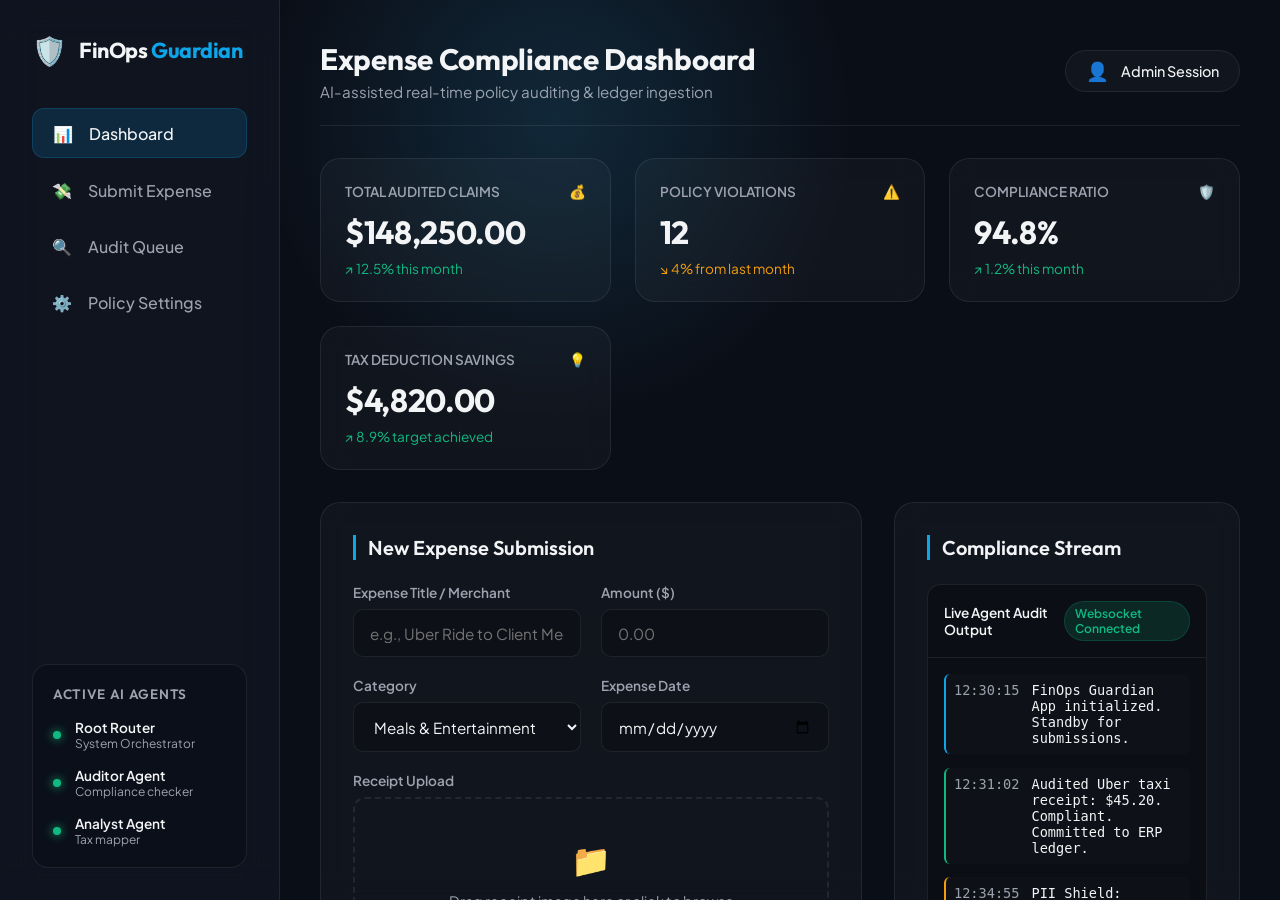
==== app/static/index.html @ 57dc7f8e "FinOps completed" ====
<!DOCTYPE html>
<html lang="en">
<head>
    <meta charset="UTF-8">
    <meta name="viewport" content="width=device-width, initial-scale=1.0">
    <title>FinOps Guardian — Expense Compliance Dashboard</title>
    <!-- Google Fonts -->
    <link rel="preconnect" href="https://fonts.googleapis.com">
    <link rel="preconnect" href="https://fonts.gstatic.com" crossorigin>
    <link href="https://fonts.googleapis.com/css2?family=Outfit:wght@300;400;500;600;700&family=Plus+Jakarta+Sans:wght@300;400;500;600;700&display=swap" rel="stylesheet">
    <!-- Custom Style Sheet -->
    <link rel="stylesheet" href="style.css">
</head>
<body>
    <div class="glow-bg"></div>
    
    <div class="app-container">
        <!-- Sidebar Navigation -->
        <aside class="sidebar">
            <div class="logo-area">
                <span class="logo-icon">🛡️</span>
                <span class="logo-text">FinOps <span class="accent-text">Guardian</span></span>
            </div>
            
            <nav class="nav-links">
                <a href="#dashboard" class="nav-link active">
                    <span class="icon">📊</span> Dashboard
                </a>
                <a href="#submit" class="nav-link">
                    <span class="icon">💸</span> Submit Expense
                </a>
                <a href="#audit" class="nav-link">
                    <span class="icon">🔍</span> Audit Queue
                </a>
                <a href="#settings" class="nav-link">
                    <span class="icon">⚙️</span> Policy Settings
                </a>
            </nav>
            
            <div class="agent-status-panel">
                <div class="panel-title">Active AI Agents</div>
                <div class="agent-item">
                    <span class="status-indicator active"></span>
                    <div class="agent-info">
                        <span class="agent-name">Root Router</span>
                        <span class="agent-role">System Orchestrator</span>
                    </div>
                </div>
                <div class="agent-item">
                    <span class="status-indicator active"></span>
                    <div class="agent-info">
                        <span class="agent-name">Auditor Agent</span>
                        <span class="agent-role">Compliance checker</span>
                    </div>
                </div>
                <div class="agent-item">
                    <span class="status-indicator active"></span>
                    <div class="agent-info">
                        <span class="agent-name">Analyst Agent</span>
                        <span class="agent-role">Tax mapper</span>
                    </div>
                </div>
            </div>
        </aside>

        <!-- Main Dashboard Area -->
        <main class="main-content">
            <header class="top-bar">
                <div class="welcome-msg">
                    <h1>Expense Compliance Dashboard</h1>
                    <p class="subtitle">AI-assisted real-time policy auditing & ledger ingestion</p>
                </div>
                <div class="user-profile">
                    <span class="avatar">👤</span>
                    <span class="username">Admin Session</span>
                </div>
            </header>

            <!-- Metrics grid -->
            <section class="metrics-grid">
                <div class="metric-card glass">
                    <div class="metric-header">
                        <span class="metric-label">Total Audited Claims</span>
                        <span class="metric-icon">💰</span>
                    </div>
                    <div class="metric-value">$148,250.00</div>
                    <div class="metric-trend up">↗ 12.5% this month</div>
                </div>
                
                <div class="metric-card glass">
                    <div class="metric-header">
                        <span class="metric-label">Policy Violations</span>
                        <span class="metric-icon alert-icon">⚠️</span>
                    </div>
                    <div class="metric-value">12</div>
                    <div class="metric-trend down">↘ 4% from last month</div>
                </div>

                <div class="metric-card glass">
                    <div class="metric-header">
                        <span class="metric-label">Compliance Ratio</span>
                        <span class="metric-icon">🛡️</span>
                    </div>
                    <div class="metric-value">94.8%</div>
                    <div class="metric-trend up">↗ 1.2% this month</div>
                </div>

                <div class="metric-card glass">
                    <div class="metric-header">
                        <span class="metric-label">Tax Deduction Savings</span>
                        <span class="metric-icon">💡</span>
                    </div>
                    <div class="metric-value">$4,820.00</div>
                    <div class="metric-trend up">↗ 8.9% target achieved</div>
                </div>
            </section>

            <!-- Content Workspace -->
            <div class="content-workspace">
                <!-- Submit Form Panel -->
                <div class="workspace-card glass large-card">
                    <h2 class="section-title">New Expense Submission</h2>
                    <form id="expense-form" class="expense-form">
                        <div class="form-row">
                            <div class="form-group">
                                <label for="title">Expense Title / Merchant</label>
                                <input type="text" id="title" placeholder="e.g., Uber Ride to Client Meeting" required>
                            </div>
                            <div class="form-group">
                                <label for="amount">Amount ($)</label>
                                <input type="number" id="amount" step="0.01" placeholder="0.00" required>
                            </div>
                        </div>

                        <div class="form-row">
                            <div class="form-group">
                                <label for="category">Category</label>
                                <select id="category">
                                    <option value="meals">Meals & Entertainment</option>
                                    <option value="travel">Travel & Lodging</option>
                                    <option value="office">Office Supplies</option>
                                    <option value="software">Software / SaaS</option>
                                    <option value="other">Uncategorized / Other</option>
                                </select>
                            </div>
                            <div class="form-group">
                                <label for="date">Expense Date</label>
                                <input type="date" id="date" required>
                            </div>
                        </div>

                        <div class="form-group">
                            <label>Receipt Upload</label>
                            <div class="file-dropzone" id="dropzone">
                                <span class="dropzone-icon">📁</span>
                                <span class="dropzone-text">Drag receipt image here or click to browse</span>
                                <input type="file" id="receipt-file" style="display: none;">
                            </div>
                        </div>

                        <button type="submit" class="btn btn-primary">Submit to FinOps Guardian</button>
                    </form>
                </div>

                <!-- Real-time Agent Log Stream -->
                <div class="workspace-card glass side-card">
                    <h2 class="section-title">Compliance Stream</h2>
                    <div class="log-stream-container">
                        <div class="stream-header">
                            <span class="stream-title">Live Agent Audit Output</span>
                            <span class="badge active-badge">Websocket Connected</span>
                        </div>
                        <div class="log-entries" id="log-entries">
                            <div class="log-entry info">
                                <span class="log-time">12:30:15</span>
                                <span class="log-text">FinOps Guardian App initialized. Standby for submissions.</span>
                            </div>
                            <div class="log-entry success">
                                <span class="log-time">12:31:02</span>
                                <span class="log-text">Audited Uber taxi receipt: $45.20. Compliant. Committed to ERP ledger.</span>
                            </div>
                            <div class="log-entry warning">
                                <span class="log-time">12:34:55</span>
                                <span class="log-text">PII Shield: Redacted credit card number from dinner receipt.</span>
                            </div>
                        </div>
                    </div>
                </div>
            </div>

            <!-- HITL manager review queue -->
            <section class="hitl-section">
                <div class="workspace-card glass full-width">
                    <h2 class="section-title">Human-in-the-Loop Review Queue</h2>
                    <table class="hitl-table">
                        <thead>
                            <tr>
                                <th>Claim ID</th>
                                <th>Submitted By</th>
                                <th>Merchant</th>
                                <th>Amount</th>
                                <th>Risk Flags</th>
                                <th>Actions</th>
                            </tr>
                        </thead>
                        <tbody>
                            <tr>
                                <td>CLAIM-809</td>
                                <td>John Doe</td>
                                <td>Sunday Steakhouse</td>
                                <td class="amount-val">$320.00</td>
                                <td><span class="flag flag-high">Weekend Expense</span> <span class="flag flag-high">Exceeded Meals limit ($75)</span></td>
                                <td>
                                    <button class="btn btn-sm btn-success">Approve</button>
                                    <button class="btn btn-sm btn-danger">Reject</button>
                                </td>
                            </tr>
                            <tr>
                                <td>CLAIM-812</td>
                                <td>Sarah Jenkins</td>
                                <td>Github Enterprise</td>
                                <td class="amount-val">$600.00</td>
                                <td><span class="flag flag-med">Software exceeds $500 limit</span></td>
                                <td>
                                    <button class="btn btn-sm btn-success">Approve</button>
                                    <button class="btn btn-sm btn-danger">Reject</button>
                                </td>
                            </tr>
                        </tbody>
                    </table>
                </div>
            </section>
        </main>
    </div>

    <!-- Application Script -->
    <script src="main.js"></script>
</body>
</html>
---- app/static/style.css ----
/* Color Variables & Theme Tokens */
:root {
    --bg-primary: #0a0e17;
    --bg-secondary: #121824;
    --accent-glow: rgba(56, 189, 248, 0.15);
    
    /* Curated Color Palettes */
    --clr-primary: #0ea5e9; /* Sleek sky blue */
    --clr-primary-hover: #38bdf8;
    --clr-success: #10b981; /* Emerald green */
    --clr-warning: #f59e0b; /* Amber warning */
    --clr-danger: #ef4444; /* Rose red */
    --clr-text-main: #f3f4f6; /* Off-white */
    --clr-text-muted: #9ca3af; /* Gray */
    --clr-border: rgba(255, 255, 255, 0.08);
    --clr-glass-bg: rgba(255, 255, 255, 0.03);
    
    --font-heading: 'Outfit', sans-serif;
    --font-body: 'Plus Jakarta Sans', sans-serif;
}

/* Reset & Basics */
* {
    box-sizing: border-box;
    margin: 0;
    padding: 0;
}

body {
    background-color: var(--bg-primary);
    color: var(--clr-text-main);
    font-family: var(--font-body);
    min-height: 100vh;
    overflow-x: hidden;
    position: relative;
}

/* Ambient Glowing Background Spots */
.glow-bg {
    position: absolute;
    top: -20%;
    left: 20%;
    width: 600px;
    height: 600px;
    background: radial-gradient(circle, var(--accent-glow) 0%, rgba(10, 14, 23, 0) 70%);
    z-index: 0;
    pointer-events: none;
    animation: pulse 12s infinite alternate ease-in-out;
}

@keyframes pulse {
    0% { transform: scale(1) translate(0, 0); opacity: 0.8; }
    100% { transform: scale(1.15) translate(30px, -20px); opacity: 1; }
}

/* Layout Architecture */
.app-container {
    display: flex;
    min-height: 100vh;
    z-index: 1;
    position: relative;
}

/* Sidebar Navigation */
.sidebar {
    width: 280px;
    background: rgba(18, 24, 36, 0.7);
    backdrop-filter: blur(20px);
    border-right: 1px solid var(--clr-border);
    padding: 2rem;
    display: flex;
    flex-direction: column;
    gap: 2.5rem;
}

.logo-area {
    display: flex;
    align-items: center;
    gap: 0.75rem;
}

.logo-icon {
    font-size: 1.75rem;
}

.logo-text {
    font-family: var(--font-heading);
    font-size: 1.35rem;
    font-weight: 700;
    letter-spacing: -0.02em;
}

.accent-text {
    color: var(--clr-primary);
}

.nav-links {
    display: flex;
    flex-direction: column;
    gap: 0.5rem;
}

.nav-link {
    display: flex;
    align-items: center;
    gap: 1rem;
    padding: 0.85rem 1.25rem;
    color: var(--clr-text-muted);
    text-decoration: none;
    font-weight: 500;
    border-radius: 12px;
    transition: all 0.25s ease;
}

.nav-link:hover {
    color: var(--clr-text-main);
    background: rgba(255, 255, 255, 0.03);
    transform: translateX(4px);
}

.nav-link.active {
    color: var(--clr-text-main);
    background: rgba(14, 165, 233, 0.15);
    border: 1px solid rgba(14, 165, 233, 0.2);
}

/* Agent Status Panel */
.agent-status-panel {
    margin-top: auto;
    background: rgba(0, 0, 0, 0.2);
    border-radius: 16px;
    padding: 1.25rem;
    border: 1px solid var(--clr-border);
    display: flex;
    flex-direction: column;
    gap: 1rem;
}

.panel-title {
    font-family: var(--font-heading);
    font-size: 0.85rem;
    font-weight: 600;
    text-transform: uppercase;
    letter-spacing: 0.05em;
    color: var(--clr-text-muted);
}

.agent-item {
    display: flex;
    align-items: center;
    gap: 0.85rem;
}

.status-indicator {
    width: 8px;
    height: 8px;
    border-radius: 50%;
}

.status-indicator.active {
    background-color: var(--clr-success);
    box-shadow: 0 0 10px var(--clr-success);
    animation: statusPulse 2s infinite;
}

@keyframes statusPulse {
    0%, 100% { opacity: 1; }
    50% { opacity: 0.4; }
}

.agent-info {
    display: flex;
    flex-direction: column;
}

.agent-name {
    font-size: 0.85rem;
    font-weight: 600;
}

.agent-role {
    font-size: 0.75rem;
    color: var(--clr-text-muted);
}

/* Main Content Styles */
.main-content {
    flex: 1;
    padding: 2.5rem;
    display: flex;
    flex-direction: column;
    gap: 2rem;
    overflow-y: auto;
    max-height: 100vh;
}

.top-bar {
    display: flex;
    justify-content: space-between;
    align-items: center;
    border-bottom: 1px solid var(--clr-border);
    padding-bottom: 1.5rem;
}

.top-bar h1 {
    font-family: var(--font-heading);
    font-size: 1.85rem;
    font-weight: 700;
    letter-spacing: -0.01em;
}

.subtitle {
    font-size: 0.95rem;
    color: var(--clr-text-muted);
    margin-top: 0.25rem;
}

.user-profile {
    display: flex;
    align-items: center;
    gap: 0.75rem;
    background: rgba(255, 255, 255, 0.03);
    padding: 0.5rem 1.25rem;
    border-radius: 50px;
    border: 1px solid var(--clr-border);
}

.avatar {
    font-size: 1.15rem;
}

.username {
    font-size: 0.9rem;
    font-weight: 500;
}

/* Glassmorphism Cards */
.glass {
    background: var(--clr-glass-bg);
    backdrop-filter: blur(12px);
    border: 1px solid var(--clr-border);
    border-radius: 20px;
}

/* Metrics Section */
.metrics-grid {
    display: grid;
    grid-template-columns: repeat(auto-fit, minmax(220px, 1fr));
    gap: 1.5rem;
}

.metric-card {
    padding: 1.5rem;
    transition: transform 0.3s ease, border-color 0.3s ease;
}

.metric-card:hover {
    transform: translateY(-4px);
    border-color: rgba(14, 165, 233, 0.3);
}

.metric-header {
    display: flex;
    justify-content: space-between;
    color: var(--clr-text-muted);
    font-size: 0.85rem;
    font-weight: 600;
    text-transform: uppercase;
}

.metric-value {
    font-family: var(--font-heading);
    font-size: 2rem;
    font-weight: 700;
    margin: 0.75rem 0 0.5rem 0;
    letter-spacing: -0.01em;
}

.metric-trend {
    font-size: 0.85rem;
}

.metric-trend.up {
    color: var(--clr-success);
}

.metric-trend.down {
    color: var(--clr-warning);
}

/* Content Workspace Grid */
.content-workspace {
    display: grid;
    grid-template-columns: 1.5fr 1fr;
    gap: 2rem;
}

.workspace-card {
    padding: 2rem;
}

.section-title {
    font-family: var(--font-heading);
    font-size: 1.25rem;
    font-weight: 600;
    margin-bottom: 1.5rem;
    border-left: 3px solid var(--clr-primary);
    padding-left: 0.75rem;
}

/* Submission Form styling */
.expense-form {
    display: flex;
    flex-direction: column;
    gap: 1.25rem;
}

.form-row {
    display: grid;
    grid-template-columns: 1fr 1fr;
    gap: 1.25rem;
}

.form-group {
    display: flex;
    flex-direction: column;
    gap: 0.5rem;
}

.form-group label {
    font-size: 0.85rem;
    font-weight: 600;
    color: var(--clr-text-muted);
}

.form-group input,
.form-group select {
    background: rgba(0, 0, 0, 0.25);
    border: 1px solid var(--clr-border);
    border-radius: 10px;
    padding: 0.85rem 1rem;
    color: var(--clr-text-main);
    font-family: var(--font-body);
    font-size: 0.95rem;
    transition: all 0.25s ease;
}

.form-group input:focus,
.form-group select:focus {
    outline: none;
    border-color: var(--clr-primary);
    box-shadow: 0 0 10px rgba(14, 165, 233, 0.15);
}

.file-dropzone {
    border: 2px dashed var(--clr-border);
    border-radius: 12px;
    padding: 2.5rem;
    text-align: center;
    cursor: pointer;
    display: flex;
    flex-direction: column;
    align-items: center;
    gap: 0.75rem;
    transition: all 0.25s ease;
}

.file-dropzone:hover {
    border-color: var(--clr-primary);
    background: rgba(14, 165, 233, 0.02);
}

.dropzone-icon {
    font-size: 2rem;
}

.dropzone-text {
    font-size: 0.9rem;
    color: var(--clr-text-muted);
}

/* Buttons */
.btn {
    border: none;
    border-radius: 10px;
    padding: 0.85rem 1.5rem;
    font-weight: 600;
    font-family: var(--font-body);
    cursor: pointer;
    transition: all 0.25s ease;
}

.btn-primary {
    background: var(--clr-primary);
    color: white;
}

.btn-primary:hover {
    background: var(--clr-primary-hover);
    transform: translateY(-2px);
    box-shadow: 0 4px 15px rgba(14, 165, 233, 0.3);
}

.btn-sm {
    padding: 0.4rem 0.85rem;
    font-size: 0.8rem;
    border-radius: 6px;
}

.btn-success {
    background: rgba(16, 185, 129, 0.15);
    color: var(--clr-success);
    border: 1px solid rgba(16, 185, 129, 0.2);
}

.btn-success:hover {
    background: var(--clr-success);
    color: white;
}

.btn-danger {
    background: rgba(239, 68, 68, 0.15);
    color: var(--clr-danger);
    border: 1px solid rgba(239, 68, 68, 0.2);
}

.btn-danger:hover {
    background: var(--clr-danger);
    color: white;
}

/* Compliance stream logs */
.log-stream-container {
    background: rgba(0, 0, 0, 0.3);
    border-radius: 14px;
    border: 1px solid var(--clr-border);
    display: flex;
    flex-direction: column;
    height: calc(100% - 2.5rem);
    min-height: 350px;
}

.stream-header {
    display: flex;
    justify-content: space-between;
    align-items: center;
    padding: 1rem;
    border-bottom: 1px solid var(--clr-border);
}

.stream-title {
    font-size: 0.85rem;
    font-weight: 600;
}

.badge {
    font-size: 0.75rem;
    padding: 0.25rem 0.65rem;
    border-radius: 50px;
    font-weight: 600;
}

.active-badge {
    background: rgba(16, 185, 129, 0.15);
    color: var(--clr-success);
    border: 1px solid rgba(16, 185, 129, 0.2);
}

.log-entries {
    padding: 1rem;
    display: flex;
    flex-direction: column;
    gap: 0.85rem;
    overflow-y: auto;
    flex: 1;
    font-family: monospace;
    font-size: 0.85rem;
}

.log-entry {
    display: flex;
    gap: 0.75rem;
    padding: 0.5rem;
    border-radius: 6px;
    background: rgba(255, 255, 255, 0.01);
}

.log-time {
    color: var(--clr-text-muted);
    flex-shrink: 0;
}

.log-entry.info { border-left: 2px solid var(--clr-primary); }
.log-entry.success { border-left: 2px solid var(--clr-success); }
.log-entry.warning { border-left: 2px solid var(--clr-warning); }
.log-entry.error { border-left: 2px solid var(--clr-danger); }

/* Human-in-the-Loop manager queue table */
.hitl-section {
    margin-top: 1.5rem;
}

.full-width {
    width: 100%;
}

.hitl-table {
    width: 100%;
    border-collapse: collapse;
    margin-top: 1rem;
    text-align: left;
}

.hitl-table th {
    color: var(--clr-text-muted);
    font-size: 0.85rem;
    font-weight: 600;
    text-transform: uppercase;
    padding: 1rem;
    border-bottom: 1px solid var(--clr-border);
}

.hitl-table td {
    padding: 1.25rem 1rem;
    border-bottom: 1px solid var(--clr-border);
    font-size: 0.95rem;
}

.amount-val {
    font-family: var(--font-heading);
    font-weight: 600;
}

.flag {
    display: inline-block;
    padding: 0.2rem 0.6rem;
    border-radius: 6px;
    font-size: 0.75rem;
    font-weight: 600;
    margin-right: 0.5rem;
}

.flag-high {
    background: rgba(239, 68, 68, 0.12);
    color: var(--clr-danger);
    border: 1px solid rgba(239, 68, 68, 0.2);
}

.flag-med {
    background: rgba(245, 158, 11, 0.12);
    color: var(--clr-warning);
    border: 1px solid rgba(245, 158, 11, 0.2);
}

.hitl-table tr:hover td {
    background: rgba(255, 255, 255, 0.01);
}
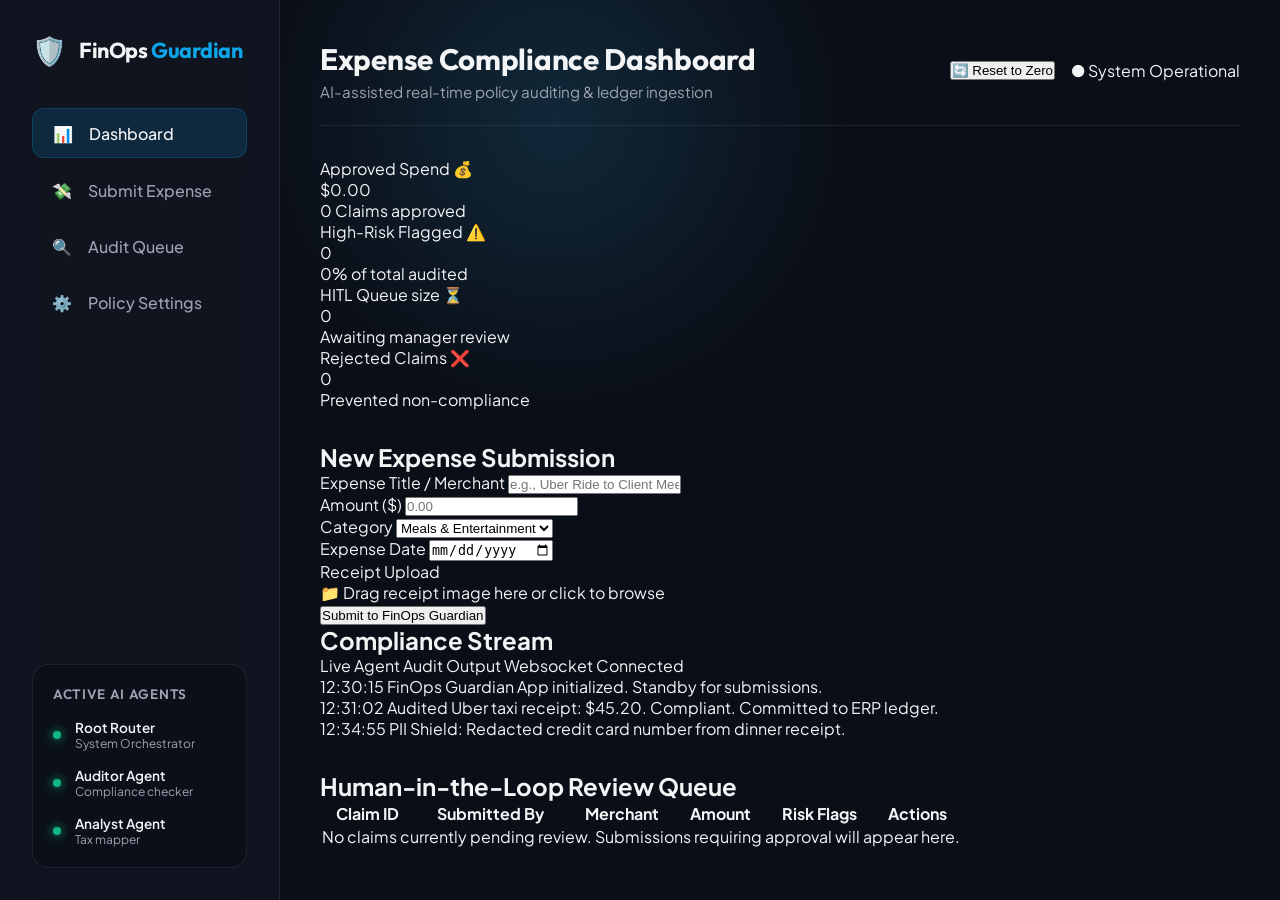
==== commit 69ed49b6: "fix(dashboard): zero out static template defaults and add reset to app/static" ====
--- a/app/static/index.html
+++ b/app/static/index.html
@@ -70,9 +70,11 @@
                     <h1>Expense Compliance Dashboard</h1>
                     <p class="subtitle">AI-assisted real-time policy auditing & ledger ingestion</p>
                 </div>
-                <div class="user-profile">
-                    <span class="avatar">👤</span>
-                    <span class="username">Admin Session</span>
+                <div class="system-status" style="display: flex; align-items: center; gap: 1rem;">
+                    <button class="btn-reset" id="reset-dashboard-btn" onclick="resetDashboard()" title="Clear all metrics and reset dashboard to zero">
+                        🔄 Reset to Zero
+                    </button>
+                    <span class="badge badge-pulse">● System Operational</span>
                 </div>
             </header>
 
@@ -80,38 +82,38 @@
             <section class="metrics-grid">
                 <div class="metric-card glass">
                     <div class="metric-header">
-                        <span class="metric-label">Total Audited Claims</span>
+                        <span class="metric-label">Approved Spend</span>
                         <span class="metric-icon">💰</span>
                     </div>
-                    <div class="metric-value">$148,250.00</div>
-                    <div class="metric-trend up">↗ 12.5% this month</div>
+                    <div class="metric-value" id="metric-approved-spend">$0.00</div>
+                    <div class="metric-trend up" id="metric-approved-count">0 Claims approved</div>
                 </div>
                 
                 <div class="metric-card glass">
                     <div class="metric-header">
-                        <span class="metric-label">Policy Violations</span>
+                        <span class="metric-label">High-Risk Flagged</span>
                         <span class="metric-icon alert-icon">⚠️</span>
                     </div>
-                    <div class="metric-value">12</div>
-                    <div class="metric-trend down">↘ 4% from last month</div>
-                </div>
-
-                <div class="metric-card glass">
-                    <div class="metric-header">
-                        <span class="metric-label">Compliance Ratio</span>
-                        <span class="metric-icon">🛡️</span>
-                    </div>
-                    <div class="metric-value">94.8%</div>
-                    <div class="metric-trend up">↗ 1.2% this month</div>
-                </div>
-
-                <div class="metric-card glass">
-                    <div class="metric-header">
-                        <span class="metric-label">Tax Deduction Savings</span>
-                        <span class="metric-icon">💡</span>
-                    </div>
-                    <div class="metric-value">$4,820.00</div>
-                    <div class="metric-trend up">↗ 8.9% target achieved</div>
+                    <div class="metric-value text-red" id="metric-flagged-count">0</div>
+                    <div class="metric-trend text-red" id="metric-flagged-percentage">0% of total audited</div>
+                </div>
+
+                <div class="metric-card glass">
+                    <div class="metric-header">
+                        <span class="metric-label">HITL Queue size</span>
+                        <span class="metric-icon">⏳</span>
+                    </div>
+                    <div class="metric-value text-amber" id="metric-pending-count">0</div>
+                    <div class="metric-trend text-amber">Awaiting manager review</div>
+                </div>
+
+                <div class="metric-card glass">
+                    <div class="metric-header">
+                        <span class="metric-label">Rejected Claims</span>
+                        <span class="metric-icon">❌</span>
+                    </div>
+                    <div class="metric-value" id="metric-rejected-count">0</div>
+                    <div class="metric-trend">Prevented non-compliance</div>
                 </div>
             </section>
 
@@ -204,27 +206,8 @@
                             </tr>
                         </thead>
                         <tbody>
-                            <tr>
-                                <td>CLAIM-809</td>
-                                <td>John Doe</td>
-                                <td>Sunday Steakhouse</td>
-                                <td class="amount-val">$320.00</td>
-                                <td><span class="flag flag-high">Weekend Expense</span> <span class="flag flag-high">Exceeded Meals limit ($75)</span></td>
-                                <td>
-                                    <button class="btn btn-sm btn-success">Approve</button>
-                                    <button class="btn btn-sm btn-danger">Reject</button>
-                                </td>
-                            </tr>
-                            <tr>
-                                <td>CLAIM-812</td>
-                                <td>Sarah Jenkins</td>
-                                <td>Github Enterprise</td>
-                                <td class="amount-val">$600.00</td>
-                                <td><span class="flag flag-med">Software exceeds $500 limit</span></td>
-                                <td>
-                                    <button class="btn btn-sm btn-success">Approve</button>
-                                    <button class="btn btn-sm btn-danger">Reject</button>
-                                </td>
+                            <tr class="empty-row">
+                                <td colspan="6">No claims currently pending review. Submissions requiring approval will appear here.</td>
                             </tr>
                         </tbody>
                     </table>
--- a/app/static/style.css
+++ b/app/static/style.css
@@ -232,6 +232,38 @@
 .username {
     font-size: 0.9rem;
     font-weight: 500;
+.btn-reset {
+    background: rgba(239, 68, 68, 0.08);
+    color: #f87171;
+    border: 1px solid rgba(239, 68, 68, 0.25);
+    padding: 0.45rem 0.95rem;
+    border-radius: 50px;
+    font-size: 0.82rem;
+    font-weight: 600;
+    cursor: pointer;
+    display: inline-flex;
+    align-items: center;
+    gap: 0.35rem;
+    transition: all 0.25s cubic-bezier(0.4, 0, 0.2, 1);
+    backdrop-filter: blur(12px);
+    -webkit-backdrop-filter: blur(12px);
+}
+
+.btn-reset:hover {
+    background: rgba(239, 68, 68, 0.2);
+    color: #ffffff;
+    border-color: rgba(239, 68, 68, 0.5);
+    box-shadow: 0 0 15px rgba(239, 68, 68, 0.3);
+    transform: translateY(-1px);
+}
+
+.btn-reset:active {
+    transform: translateY(0);
+}
+
+.btn-reset:disabled {
+    opacity: 0.5;
+    cursor: not-allowed;
 }
 
 /* Glassmorphism Cards */
